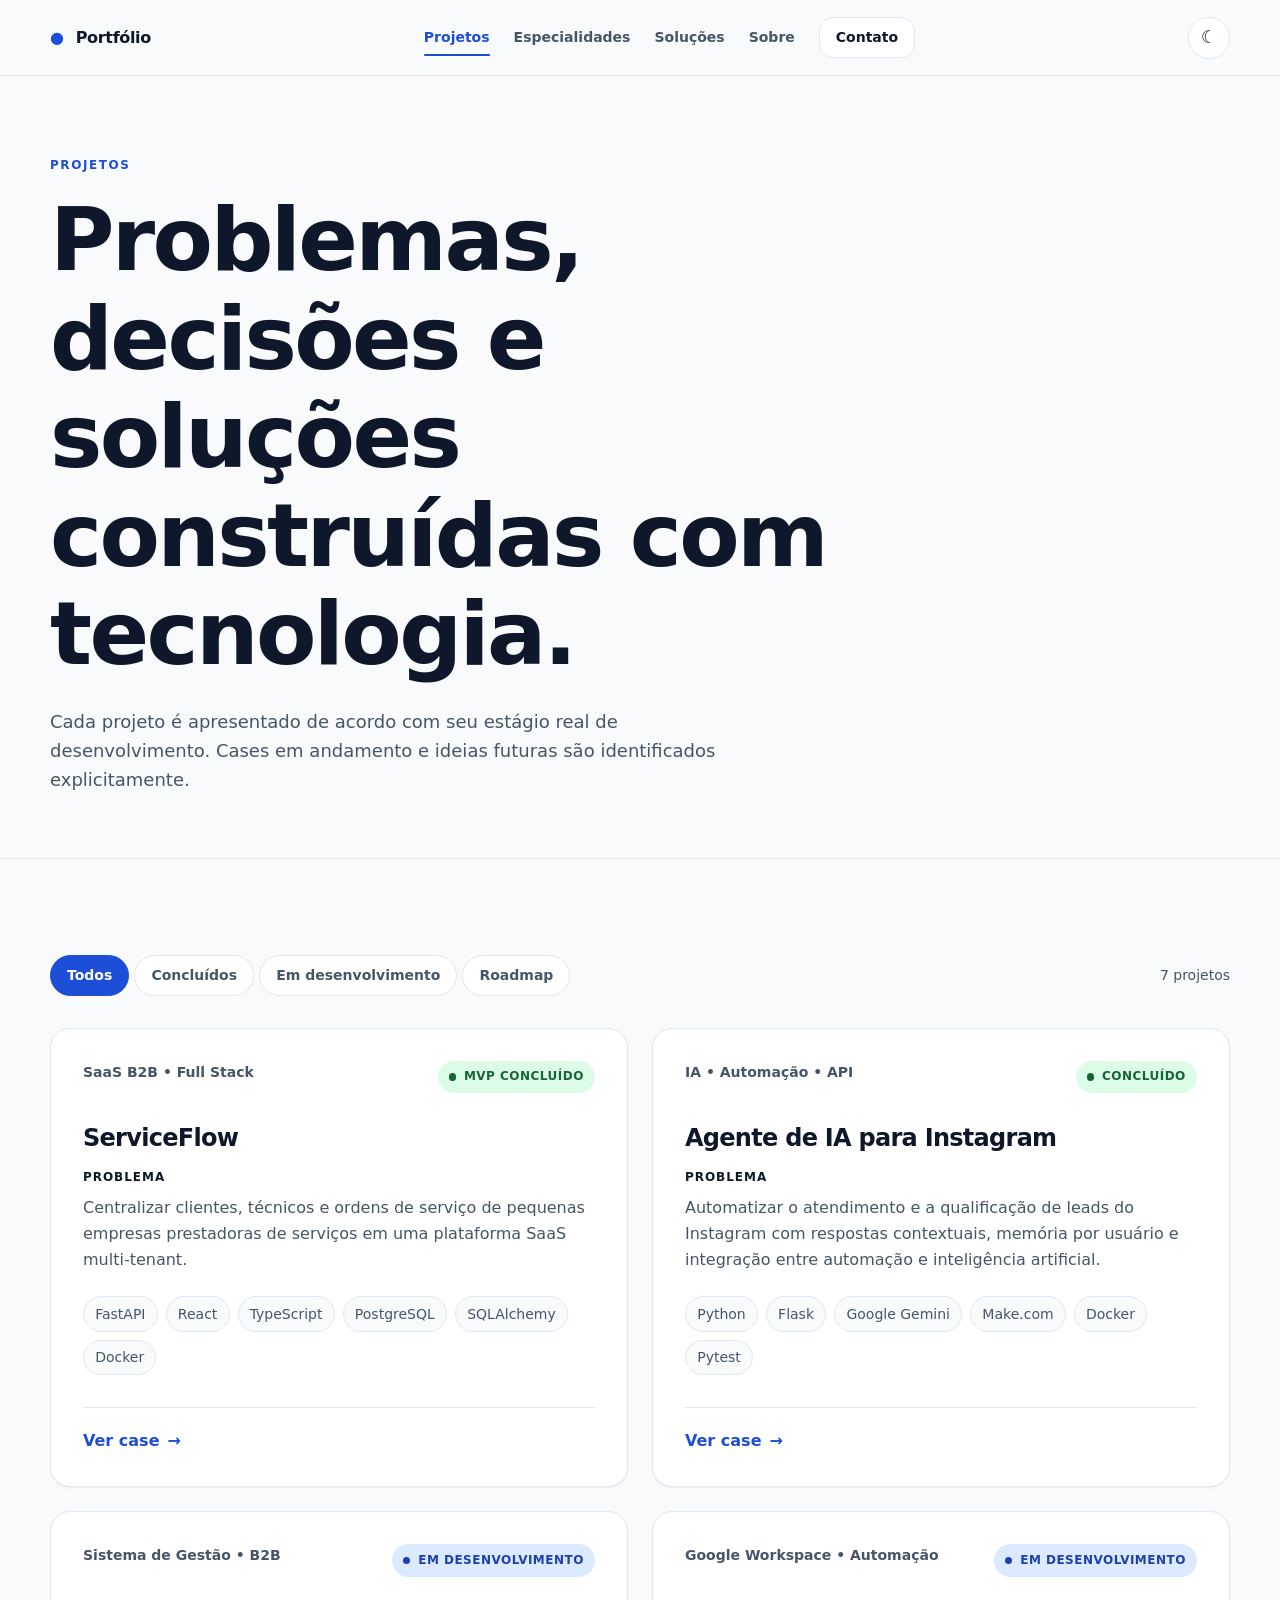
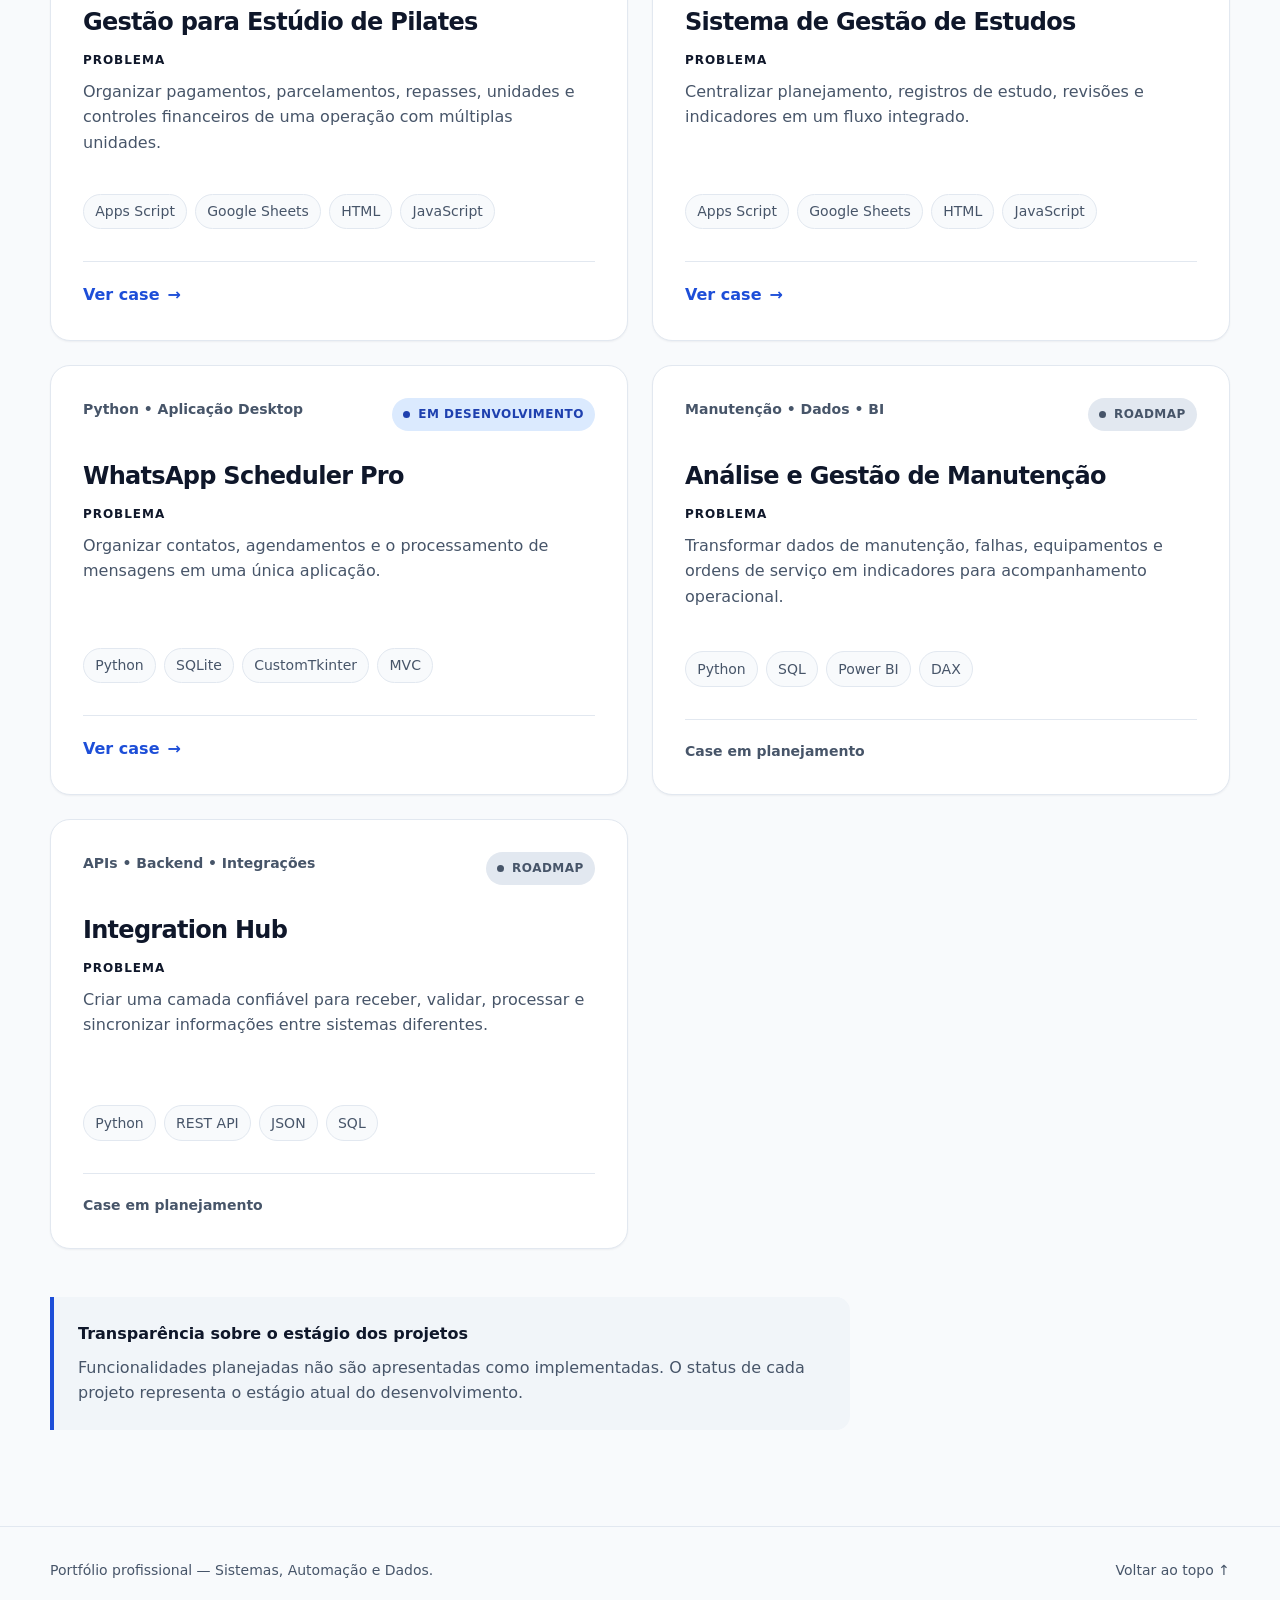
==== projetos/index.html @ 1cf6bbea "feat: estrutura inicial do portfolio e cases principais" ====
<!DOCTYPE html>

<html lang="pt-BR">

<head>

  <meta charset="UTF-8">

  <meta
    name="viewport"
    content="width=device-width, initial-scale=1.0"
  >

  <meta
    name="description"
    content="Projetos de desenvolvimento, automação, integrações e dados."
  >

  <meta
    name="theme-color"
    content="#f8fafc"
  >

  <title>
    Projetos | Portfólio
  </title>


  <script>

    (() => {

      const savedTheme =
        localStorage.getItem(
          "portfolio-theme"
        );

      const prefersDark =
        window.matchMedia(
          "(prefers-color-scheme: dark)"
        ).matches;

      const theme =
        savedTheme ||
        (
          prefersDark
            ? "dark"
            : "light"
        );

      document.documentElement
        .setAttribute(
          "data-theme",
          theme
        );

    })();

  </script>


  <link
    rel="stylesheet"
    href="../assets/css/variables.css"
  >

  <link
    rel="stylesheet"
    href="../assets/css/reset.css"
  >

  <link
    rel="stylesheet"
    href="../assets/css/base.css"
  >

  <link
    rel="stylesheet"
    href="../assets/css/components.css"
  >

  <link
    rel="stylesheet"
    href="../assets/css/layout.css"
  >

  <link
    rel="stylesheet"
    href="../assets/css/projects-page.css"
  >

  <link
    rel="stylesheet"
    href="../assets/css/responsive.css"
  >

</head>


<body id="topo">


<a
  class="skip-link"
  href="#conteudo-principal"
>
  Ir para o conteúdo principal
</a>



<header
  class="site-header"
  id="site-header"
></header>



<main id="conteudo-principal">


  <section class="projects-page-hero">

    <div class="container">

      <p class="eyebrow">
        Projetos
      </p>

      <h1>
        Problemas, decisões e
        soluções construídas
        com tecnologia.
      </h1>

      <p
        class="projects-page-description"
      >
        Cada projeto é apresentado de
        acordo com seu estágio real de
        desenvolvimento. Cases em andamento
        e ideias futuras são identificados
        explicitamente.
      </p>

    </div>

  </section>



  <section class="section">

    <div class="container">


      <div class="projects-toolbar">


        <div class="projects-filters">
          <button
              class="project-filter is-active"
              type="button"
              data-project-filter="todos"
          >
              Todos
          </button>

          <button
              class="project-filter"
              type="button"
              data-project-filter="concluido"
          >
              Concluídos
          </button>

          <button
              class="project-filter"
              type="button"
              data-project-filter="desenvolvimento"
          >
              Em desenvolvimento
          </button>

          <button
              class="project-filter"
              type="button"
              data-project-filter="roadmap"
          >
              Roadmap
          </button>
      </div>


        <span
          class="project-counter"
          id="project-counter"
        >
        </span>


      </div>



      <div
        class="projects-catalog"
        id="projects-catalog"
        aria-live="polite"
      >
      </div>



      <div class="projects-note">

        <strong>
          Transparência sobre o estágio
          dos projetos
        </strong>

        <p>
          Funcionalidades planejadas não são
          apresentadas como implementadas.
          O status de cada projeto representa
          o estágio atual do desenvolvimento.
        </p>

      </div>


    </div>

  </section>


</main>



<footer class="site-footer">

  <div class="container footer-inner">

    <p>
      Portfólio profissional —
      Sistemas, Automação e Dados.
    </p>

    <a href="#topo">
      Voltar ao topo ↑
    </a>

  </div>

</footer>


<script src="../assets/js/header.js"></script>
<script src="../assets/js/project-data.js"></script>
<script src="../assets/js/projects-page.js"></script>
<script src="../assets/js/navigation.js"></script>
<script src="../assets/js/main.js"></script>


</body>

</html>
---- assets/css/variables.css ----
:root {
  --color-background: #f8fafc;
  --color-surface: #ffffff;
  --color-surface-muted: #f1f5f9;
  --color-surface-dark: #0f172a;

  --color-primary: #1d4ed8;
  --color-primary-hover: #1e40af;
  --color-primary-soft: #dbeafe;

  --color-text: #0f172a;
  --color-text-muted: #475569;
  --color-text-light: #cbd5e1;

  --color-border: #e2e8f0;
  --color-border-dark: #334155;

  --color-success: #166534;
  --color-success-soft: #dcfce7;
  --color-progress: #1e40af;
  --color-progress-soft: #dbeafe;
  --color-roadmap: #475569;
  --color-roadmap-soft: #e2e8f0;

  --font-sans: Inter, ui-sans-serif, system-ui, -apple-system, BlinkMacSystemFont, "Segoe UI", sans-serif;

  --text-xs: 0.75rem;
  --text-sm: 0.875rem;
  --text-base: 1rem;
  --text-lg: 1.125rem;
  --text-xl: 1.25rem;
  --text-2xl: 1.5rem;
  --text-3xl: clamp(1.8rem, 4vw, 2.6rem);
  --text-hero: clamp(2.6rem, 7vw, 5.4rem);

  --space-1: 0.25rem;
  --space-2: 0.5rem;
  --space-3: 0.75rem;
  --space-4: 1rem;
  --space-5: 1.25rem;
  --space-6: 1.5rem;
  --space-8: 2rem;
  --space-10: 2.5rem;
  --space-12: 3rem;
  --space-16: 4rem;
  --space-20: 5rem;
  --space-24: 6rem;

  --radius-sm: 0.5rem;
  --radius-md: 0.875rem;
  --radius-lg: 1.25rem;
  --radius-xl: 1.75rem;

  --shadow-sm: 0 1px 2px rgba(15, 23, 42, 0.05);
  --shadow-md: 0 12px 30px rgba(15, 23, 42, 0.08);

  --container: 1180px;
  --header-height: 76px;

  --transition: 180ms ease;
}

[data-theme="dark"] {
  color-scheme: dark;

  --color-background: #0b1120;
  --color-surface: #111827;
  --color-surface-muted: #0f172a;

  --color-primary: #60a5fa;
  --color-primary-hover: #93c5fd;
  --color-primary-soft: rgba(59, 130, 246, 0.14);

  --color-text: #f8fafc;
  --color-text-muted: #94a3b8;
  --color-text-light: #cbd5e1;

  --color-border: #263244;
  --color-border-dark: #334155;

  --color-success: #86efac;
  --color-success-soft: rgba(34, 197, 94, 0.12);

  --color-progress: #93c5fd;
  --color-progress-soft: rgba(59, 130, 246, 0.14);

  --color-roadmap: #cbd5e1;
  --color-roadmap-soft: rgba(148, 163, 184, 0.12);

  --shadow-sm: 0 1px 2px rgba(0, 0, 0, 0.15);
  --shadow-md: 0 18px 40px rgba(0, 0, 0, 0.22);
}
---- assets/css/base.css ----
body {
  min-width: 320px;
  background: var(--color-background);
  color: var(--color-text);
  font-family: var(--font-sans);
  font-size: var(--text-base);
  line-height: 1.6;
  -webkit-font-smoothing: antialiased;
}

body.menu-open {
  overflow: hidden;
}

h1,
h2,
h3 {
  line-height: 1.12;
  letter-spacing: -0.03em;
}

h1 {
  font-size: var(--text-hero);
}

h2 {
  font-size: var(--text-3xl);
}

h3 {
  font-size: var(--text-xl);
}

p {
  color: var(--color-text-muted);
}

a,
button {
  transition:
    color var(--transition),
    background-color var(--transition),
    border-color var(--transition),
    transform var(--transition);
}

a:focus-visible,
button:focus-visible {
  outline: 3px solid rgba(29, 78, 216, 0.35);
  outline-offset: 4px;
}

::selection {
  background: var(--color-primary-soft);
  color: var(--color-text);
}

.skip-link {
  position: fixed;
  top: var(--space-4);
  left: var(--space-4);
  z-index: 999;
  transform: translateY(-200%);
  padding: var(--space-3) var(--space-4);
  border-radius: var(--radius-sm);
  background: var(--color-surface-dark);
  color: white;
}

.skip-link:focus {
  transform: translateY(0);
}
---- assets/css/components.css ----
.button {
  display: inline-flex;
  min-height: 46px;
  align-items: center;
  justify-content: center;
  gap: var(--space-2);
  padding: 0 var(--space-5);
  border: 1px solid transparent;
  border-radius: var(--radius-md);
  font-weight: 700;
}

.button:hover {
  transform: translateY(-1px);
}

.button-primary {
  background: var(--color-primary);
  color: white;
}

.button-primary:hover {
  background: var(--color-primary-hover);
}

.button-secondary {
  border-color: var(--color-border);
  background: var(--color-surface);
  color: var(--color-text);
}

.button-secondary:hover {
  border-color: var(--color-primary);
  background: var(--color-surface-muted);
}

.text-link {
  display: inline-flex;
  align-items: center;
  gap: var(--space-2);
  color: var(--color-primary);
  font-weight: 750;
}

.text-link:hover {
  gap: var(--space-3);
}

.eyebrow {
  margin-bottom: var(--space-4);
  color: var(--color-primary);
  font-size: var(--text-xs);
  font-weight: 850;
  letter-spacing: 0.13em;
  text-transform: uppercase;
}

.project-card,
.expertise-card,
.solution-card {
  border: 1px solid var(--color-border);
  background: var(--color-surface);
  box-shadow: var(--shadow-sm);
}

.project-card {
  display: flex;
  min-height: 420px;
  flex-direction: column;
  padding: var(--space-8);
  border-radius: var(--radius-lg);
}

.project-card:hover {
  border-color: var(--color-primary);
  box-shadow: var(--shadow-md);
  transform: translateY(-3px);
}

.project-card-top {
  display: flex;
  align-items: flex-start;
  justify-content: space-between;
  gap: var(--space-4);
  margin-bottom: var(--space-8);
}

.project-category {
  color: var(--color-text-muted);
  font-size: var(--text-sm);
  font-weight: 700;
}

.project-card h3 {
  margin-bottom: var(--space-4);
  font-size: var(--text-2xl);
}

.project-problem {
  margin-bottom: var(--space-6);
}

.project-label {
  display: block;
  margin-bottom: var(--space-2);
  color: var(--color-text);
  font-size: var(--text-xs);
  font-weight: 850;
  letter-spacing: 0.08em;
  text-transform: uppercase;
}

.project-stack {
  display: flex;
  flex-wrap: wrap;
  gap: var(--space-2);
  margin: auto 0 var(--space-8);
  list-style: none;
}

.project-stack li,
.tag-list li {
  border: 1px solid var(--color-border);
  border-radius: 999px;
  background: var(--color-background);
  color: var(--color-text-muted);
  font-size: var(--text-sm);
}

.project-stack li {
  padding: 0.35rem 0.7rem;
}

.project-footer {
  display: flex;
  align-items: center;
  justify-content: space-between;
  gap: var(--space-4);
  border-top: 1px solid var(--color-border);
  padding-top: var(--space-5);
}

.status-badge {
  display: inline-flex;
  align-items: center;
  gap: var(--space-2);
  padding: 0.42rem 0.7rem;
  border-radius: 999px;
  font-size: var(--text-xs);
  font-weight: 850;
  letter-spacing: 0.04em;
  text-transform: uppercase;
  white-space: nowrap;
}

.status-badge::before {
  width: 0.45rem;
  height: 0.45rem;
  border-radius: 50%;
  content: "";
}

.status-concluido {
  background: var(--color-success-soft);
  color: var(--color-success);
}

.status-concluido::before {
  background: var(--color-success);
}

.status-desenvolvimento {
  background: var(--color-progress-soft);
  color: var(--color-progress);
}

.status-desenvolvimento::before {
  background: var(--color-progress);
}

.status-roadmap {
  background: var(--color-roadmap-soft);
  color: var(--color-roadmap);
}

.status-roadmap::before {
  background: var(--color-roadmap);
}

.expertise-card {
  padding: var(--space-8);
  border-radius: var(--radius-lg);
}

.expertise-icon {
  display: grid;
  width: 44px;
  height: 44px;
  margin-bottom: var(--space-6);
  place-items: center;
  border-radius: var(--radius-md);
  background: var(--color-primary-soft);
  color: var(--color-primary);
  font-size: var(--text-lg);
  font-weight: 900;
}

.expertise-card h3 {
  margin-bottom: var(--space-3);
}

.expertise-card p {
  margin-bottom: var(--space-6);
}

.tag-list {
  display: flex;
  flex-wrap: wrap;
  gap: var(--space-2);
  list-style: none;
}

.tag-list li {
  padding: 0.3rem 0.65rem;
}

.solution-card {
  padding: var(--space-8);
  border-radius: var(--radius-lg);
}

.solution-card h3 {
  margin-bottom: var(--space-3);
}
---- assets/css/layout.css ----
.container {
  width: min(calc(100% - 2rem), var(--container));
  margin-inline: auto;
}

.section {
  padding: var(--space-24) 0;
}

.section-muted {
  border-top: 1px solid var(--color-border);
  border-bottom: 1px solid var(--color-border);
  background: var(--color-surface-muted);
}

.section-dark {
  background: var(--color-surface-dark);
}

.section-heading {
  display: grid;
  grid-template-columns: minmax(0, 1.35fr) minmax(280px, 0.65fr);
  gap: var(--space-12);
  align-items: end;
  margin-bottom: var(--space-12);
}

.section-heading > p {
  max-width: 42rem;
}

.section-heading-light h2 {
  color: white;
}

.section-heading-light p {
  color: var(--color-text-light);
}

.section-actions {
  display: flex;
  justify-content: flex-end;
  margin-top: var(--space-8);
}

.site-header {
  position: sticky;
  top: 0;
  z-index: 100;
  height: var(--header-height);
  border-bottom: 1px solid rgba(226, 232, 240, 0.85);
  background: color-mix(
  in srgb,
  var(--color-background) 92%,
  transparent
  );
  backdrop-filter: blur(14px);
}

.header-inner {
  display: flex;
  height: 100%;
  align-items: center;
  justify-content: space-between;
  gap: var(--space-8);
}

.brand {
  display: inline-flex;
  align-items: center;
  gap: var(--space-3);
  font-weight: 850;
  letter-spacing: -0.02em;
}

.brand-mark {
  color: var(--color-primary);
}

.main-nav {
  display: flex;
  align-items: center;
  gap: var(--space-6);
}

.main-nav a {
  color: var(--color-text-muted);
  font-size: var(--text-sm);
  font-weight: 700;
}

.main-nav a:hover {
  color: var(--color-text);
}

.main-nav .nav-cta {
  padding: var(--space-2) var(--space-4);
  border: 1px solid var(--color-border);
  border-radius: var(--radius-md);
  background: var(--color-surface);
  color: var(--color-text);
}

.main-nav a.is-active {
  color: var(--color-primary);
}
.main-nav a.is-active:not(.nav-cta) {
  position: relative;
}


.main-nav a.is-active:not(.nav-cta)::after {
  position: absolute;

  right: 0;
  bottom: -0.45rem;
  left: 0;

  height: 2px;

  border-radius: 999px;

  background: var(--color-primary);

  content: "";
}

.menu-toggle {
  display: none;
  width: 44px;
  height: 44px;
  cursor: pointer;
  background: transparent;
}

.menu-toggle span {
  display: block;
  width: 22px;
  height: 2px;
  margin: 5px auto;
  background: var(--color-text);
}

.hero {
  padding-top: clamp(4rem, 9vw, 8rem);
  padding-bottom: clamp(5rem, 10vw, 9rem);
  overflow: hidden;
}

.hero-grid {
  display: grid;
  grid-template-columns: minmax(0, 1.2fr) minmax(340px, 0.8fr);
  gap: clamp(3rem, 8vw, 7rem);
  align-items: center;
}

.hero-content {
  max-width: 760px;
}

.hero h1 span {
  display: block;
  color: var(--color-primary);
}

.hero-description {
  max-width: 660px;
  margin-top: var(--space-6);
  font-size: var(--text-lg);
}

.hero-actions {
  display: flex;
  flex-wrap: wrap;
  gap: var(--space-3);
  margin-top: var(--space-8);
}

.hero-links {
  display: flex;
  flex-wrap: wrap;
  gap: var(--space-6);
  margin-top: var(--space-8);
}

.hero-links a {
  color: var(--color-text-muted);
  font-size: var(--text-sm);
  font-weight: 700;
}

.hero-links a:hover {
  color: var(--color-primary);
}

.hero-panel {
  padding: var(--space-8);
  border: 1px solid var(--color-border);
  border-radius: var(--radius-xl);
  background: var(--color-surface);
  box-shadow: var(--shadow-md);
}

.hero-panel-header {
  display: flex;
  align-items: center;
  gap: var(--space-3);
  padding-bottom: var(--space-5);
  border-bottom: 1px solid var(--color-border);
  color: var(--color-text-muted);
  font-size: var(--text-sm);
  font-weight: 750;
}

.status-dot {
  width: 0.55rem;
  height: 0.55rem;
  border-radius: 50%;
  background: var(--color-primary);
  box-shadow: 0 0 0 5px var(--color-primary-soft);
}

.focus-list {
  display: grid;
  gap: var(--space-6);
  margin-top: var(--space-6);
}

.focus-item {
  display: grid;
  grid-template-columns: 38px 1fr;
  gap: var(--space-4);
}

.focus-number {
  color: var(--color-primary);
  font-size: var(--text-sm);
  font-weight: 850;
}

.focus-item h2 {
  margin-bottom: var(--space-2);
  font-size: var(--text-xl);
}

.focus-item p {
  font-size: var(--text-sm);
}

.projects-grid {
  display: grid;
  grid-template-columns: repeat(3, minmax(0, 1fr));
  gap: var(--space-6);
}

.expertise-grid,
.solutions-grid {
  display: grid;
  grid-template-columns: repeat(2, minmax(0, 1fr));
  gap: var(--space-6);
}

.process-grid {
  display: grid;
  grid-template-columns: repeat(4, minmax(0, 1fr));
  gap: var(--space-5);
  list-style: none;
}

.process-grid li {
  padding: var(--space-6);
  border: 1px solid var(--color-border-dark);
  border-radius: var(--radius-lg);
}

.process-grid li > span {
  color: #60a5fa;
  font-size: var(--text-sm);
  font-weight: 850;
}

.process-grid h3 {
  margin: var(--space-8) 0 var(--space-3);
  color: white;
}

.process-grid p {
  color: var(--color-text-light);
  font-size: var(--text-sm);
}

.about-grid {
  display: grid;
  grid-template-columns: minmax(0, 0.85fr) minmax(0, 1.15fr);
  gap: clamp(3rem, 8vw, 7rem);
}

.about-content {
  display: grid;
  gap: var(--space-5);
  max-width: 720px;
}

.contact-card {
  display: flex;
  align-items: center;
  justify-content: space-between;
  gap: var(--space-12);
  padding: clamp(2rem, 6vw, 4rem);
  border: 1px solid var(--color-border);
  border-radius: var(--radius-xl);
  background: var(--color-surface);
  box-shadow: var(--shadow-md);
}

.contact-card h2 {
  max-width: 760px;
  margin-bottom: var(--space-4);
}

.contact-card p {
  max-width: 680px;
}

.contact-actions {
  display: flex;
  flex-shrink: 0;
  gap: var(--space-3);
}

.site-footer {
  padding: var(--space-8) 0;
  border-top: 1px solid var(--color-border);
}

.footer-inner {
  display: flex;
  align-items: center;
  justify-content: space-between;
  gap: var(--space-6);
}

.footer-inner p,
.footer-inner a {
  color: var(--color-text-muted);
  font-size: var(--text-sm);
}

.header-actions {
  display: flex;
  align-items: center;
  gap: var(--space-3);
}

.theme-toggle {
  position: relative;

  display: grid;
  width: 42px;
  height: 42px;

  place-items: center;

  border: 1px solid var(--color-border);
  border-radius: 50%;

  background: var(--color-surface);
  color: var(--color-text);

  cursor: pointer;
}

.theme-toggle:hover {
  border-color: var(--color-primary);
  color: var(--color-primary);
  transform: translateY(-1px);
}

.theme-icon {
  position: absolute;
  font-size: 1.1rem;

  transition:
    opacity var(--transition),
    transform var(--transition);
}

.theme-icon-sun {
  opacity: 0;
  transform: rotate(-45deg) scale(0.6);
}

.theme-icon-moon {
  opacity: 1;
  transform: rotate(0) scale(1);
}

[data-theme="dark"] .theme-icon-sun {
  opacity: 1;
  transform: rotate(0) scale(1);
}

[data-theme="dark"] .theme-icon-moon {
  opacity: 0;
  transform: rotate(45deg) scale(0.6);
}

.header-actions {
  display: flex;
  align-items: center;
  gap: var(--space-3);
}

.theme-toggle {
  position: relative;

  display: grid;
  width: 42px;
  height: 42px;

  place-items: center;

  border: 1px solid var(--color-border);
  border-radius: 50%;

  background: var(--color-surface);
  color: var(--color-text);

  cursor: pointer;
}

.theme-toggle:hover {
  border-color: var(--color-primary);
  color: var(--color-primary);
  transform: translateY(-1px);
}

.theme-icon {
  position: absolute;
  font-size: 1.1rem;

  transition:
    opacity var(--transition),
    transform var(--transition);
}

.theme-icon-sun {
  opacity: 0;
  transform: rotate(-45deg) scale(0.6);
}

.theme-icon-moon {
  opacity: 1;
  transform: rotate(0) scale(1);
}

[data-theme="dark"] .theme-icon-sun {
  opacity: 1;
  transform: rotate(0) scale(1);
}

[data-theme="dark"] .theme-icon-moon {
  opacity: 0;
  transform: rotate(45deg) scale(0.6);
}
---- assets/css/projects-page.css ----
.projects-page-hero {
  padding:
    var(--space-20)
    0
    var(--space-16);

  border-bottom:
    1px solid
    var(--color-border);
}


.projects-page-hero h1 {
  max-width: 850px;

  font-size:
    clamp(
      2.8rem,
      7vw,
      5.5rem
    );
}


.projects-page-description {
  max-width: 720px;

  margin-top: var(--space-6);

  font-size: var(--text-lg);
}


.projects-toolbar {
  display: flex;

  align-items: center;
  justify-content: space-between;

  gap: var(--space-6);

  margin-bottom: var(--space-8);
}


.project-filters {
  display: flex;

  flex-wrap: wrap;

  gap: var(--space-2);
}


.project-filter {
  padding:
    var(--space-2)
    var(--space-4);

  border:
    1px solid
    var(--color-border);

  border-radius: 999px;

  background:
    var(--color-surface);

  color:
    var(--color-text-muted);

  cursor: pointer;

  font-size:
    var(--text-sm);

  font-weight: 750;
}


.project-filter:hover {
  border-color:
    var(--color-primary);

  color:
    var(--color-primary);
}


.project-filter.is-active {
  border-color:
    var(--color-primary);

  background:
    var(--color-primary);

  color: white;
}


.project-counter {
  color:
    var(--color-text-muted);

  font-size:
    var(--text-sm);

  white-space: nowrap;
}


.projects-catalog {
  display: grid;

  grid-template-columns:
    repeat(
      2,
      minmax(0, 1fr)
    );

  gap:
    var(--space-6);
}


.projects-catalog
.project-card {
  min-height: 430px;
}


.projects-catalog
.project-card h2 {
  margin-bottom:
    var(--space-4);

  font-size:
    var(--text-2xl);
}


.project-roadmap-label {
  color:
    var(--color-text-muted);

  font-size:
    var(--text-sm);

  font-weight: 700;
}


.projects-note {
  max-width: 800px;

  margin-top:
    var(--space-12);

  padding:
    var(--space-6);

  border-left:
    4px solid
    var(--color-primary);

  border-radius:
    0
    var(--radius-md)
    var(--radius-md)
    0;

  background:
    var(--color-surface-muted);
}


.projects-note strong {
  display: block;

  margin-bottom:
    var(--space-2);

  color:
    var(--color-text);
}


@media (max-width: 800px) {

  .projects-catalog {
    grid-template-columns: 1fr;
  }


  .projects-toolbar {
    align-items: flex-start;

    flex-direction: column;
  }

}
---- assets/css/responsive.css ----
@media (max-width: 980px) {
  .hero-grid,
  .section-heading,
  .about-grid {
    grid-template-columns: 1fr;
  }

  .hero-panel {
    max-width: 700px;
  }

  .projects-grid {
    grid-template-columns: repeat(2, minmax(0, 1fr));
  }

  .process-grid {
    grid-template-columns: repeat(2, minmax(0, 1fr));
  }

  .section-heading {
    gap: var(--space-6);
  }

  .contact-card {
    align-items: flex-start;
    flex-direction: column;
  }
}

@media (max-width: 760px) {
  :root {
    --header-height: 68px;
  }

  .section {
    padding: var(--space-16) 0;
  }

  .menu-toggle {
    display: block;
  }

  .main-nav {
    position: fixed;
    top: var(--header-height);
    right: 0;
    left: 0;
    display: none;
    padding: var(--space-6) 1rem var(--space-8);
    border-bottom: 1px solid var(--color-border);
    background: var(--color-background);
    box-shadow: var(--shadow-md);
  }

  .main-nav.is-open {
    display: grid;
    gap: var(--space-2);
  }

  .main-nav a {
    padding: var(--space-3);
    border-radius: var(--radius-sm);
  }

  .main-nav .nav-cta {
    margin-top: var(--space-2);
    text-align: center;
  }

  .hero {
    padding-top: var(--space-16);
  }

  .hero-grid {
    gap: var(--space-12);
  }

  .hero-panel {
    padding: var(--space-6);
  }

  .projects-grid,
  .expertise-grid,
  .solutions-grid,
  .process-grid {
    grid-template-columns: 1fr;
  }

  .project-card {
    min-height: auto;
  }

  .project-footer {
    align-items: flex-start;
    flex-direction: column;
  }

  .contact-actions {
    width: 100%;
    flex-direction: column;
  }

  .contact-actions .button {
    width: 100%;
  }

  .footer-inner {
    align-items: flex-start;
    flex-direction: column;
  }
}

@media (max-width: 520px) {
  .container {
    width: min(calc(100% - 1.25rem), var(--container));
  }

  .hero-actions {
    flex-direction: column;
  }

  .hero-actions .button {
    width: 100%;
  }

  .hero-links {
    gap: var(--space-4);
  }

  .project-card,
  .expertise-card,
  .solution-card {
    padding: var(--space-6);
  }
}

@media (prefers-reduced-motion: reduce) {
  *,
  *::before,
  *::after {
    scroll-behavior: auto !important;
    transition-duration: 0.01ms !important;
    animation-duration: 0.01ms !important;
    animation-iteration-count: 1 !important;
  }
}
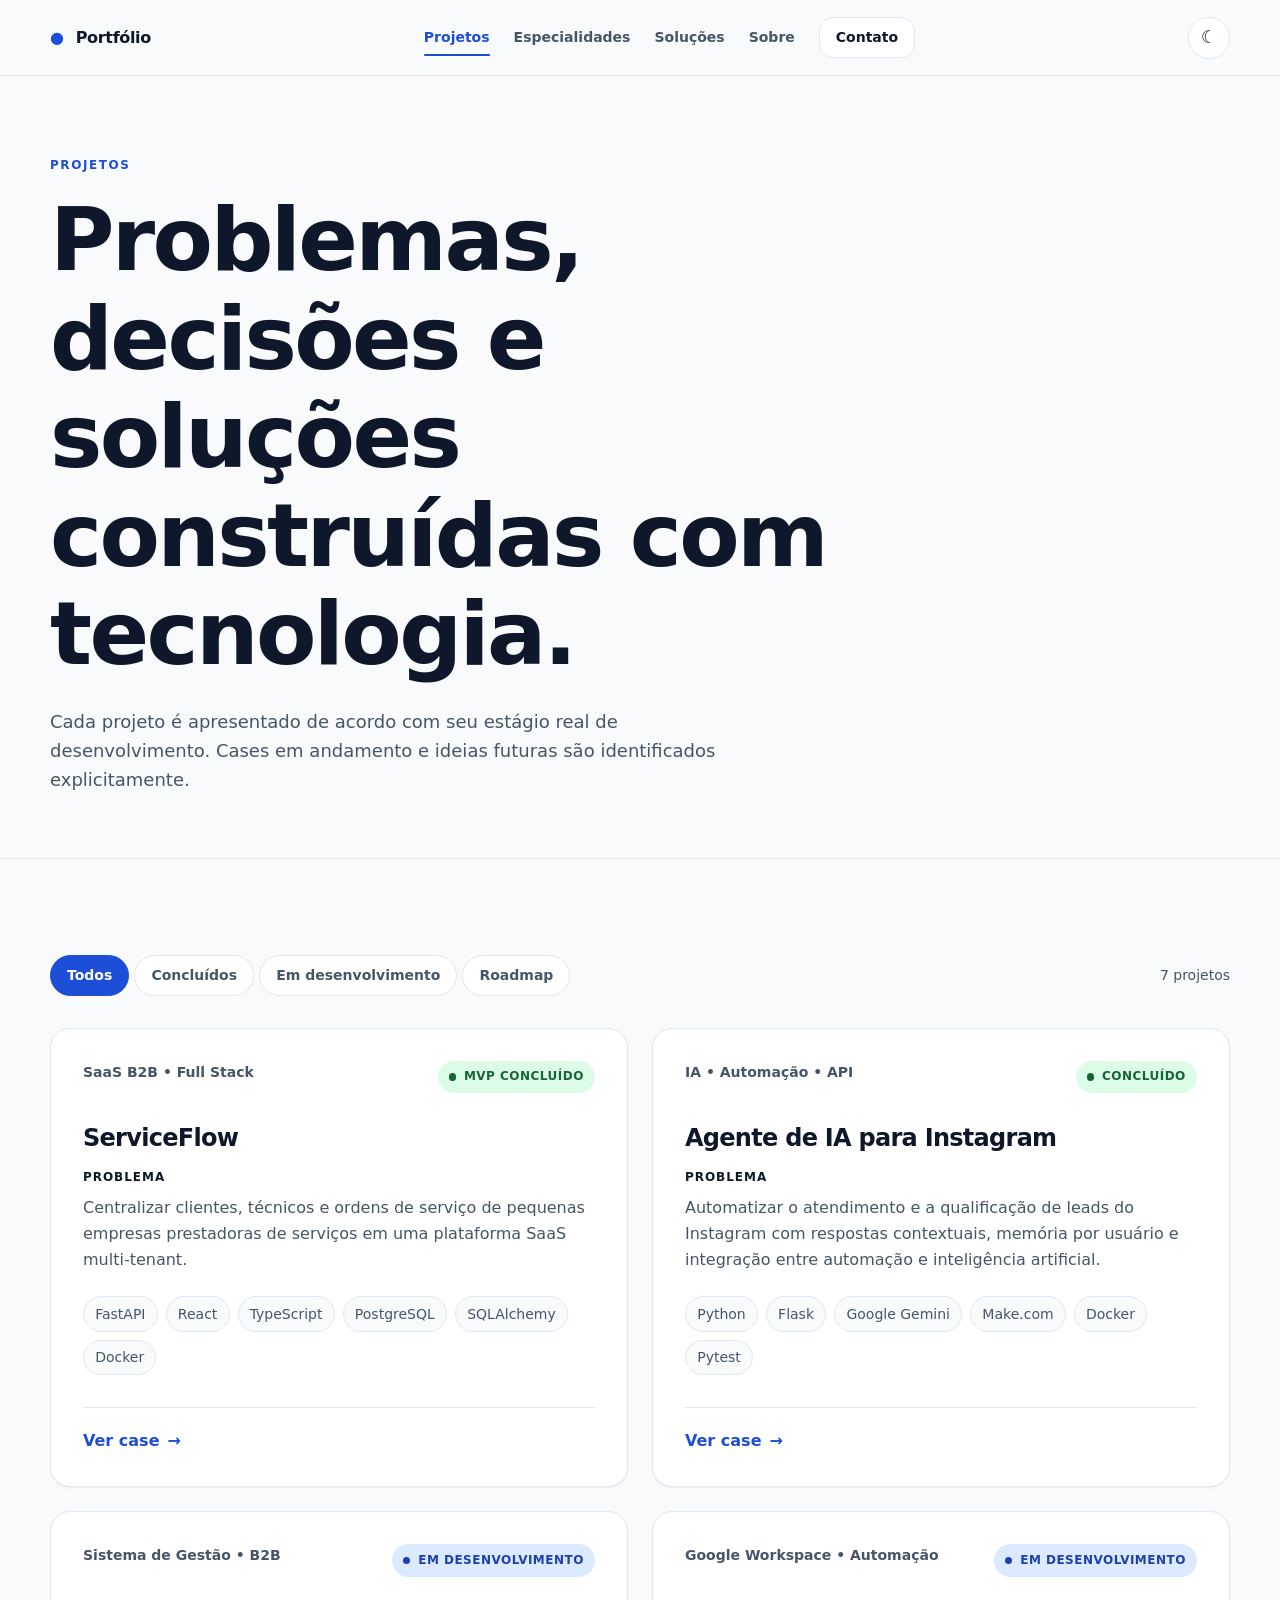
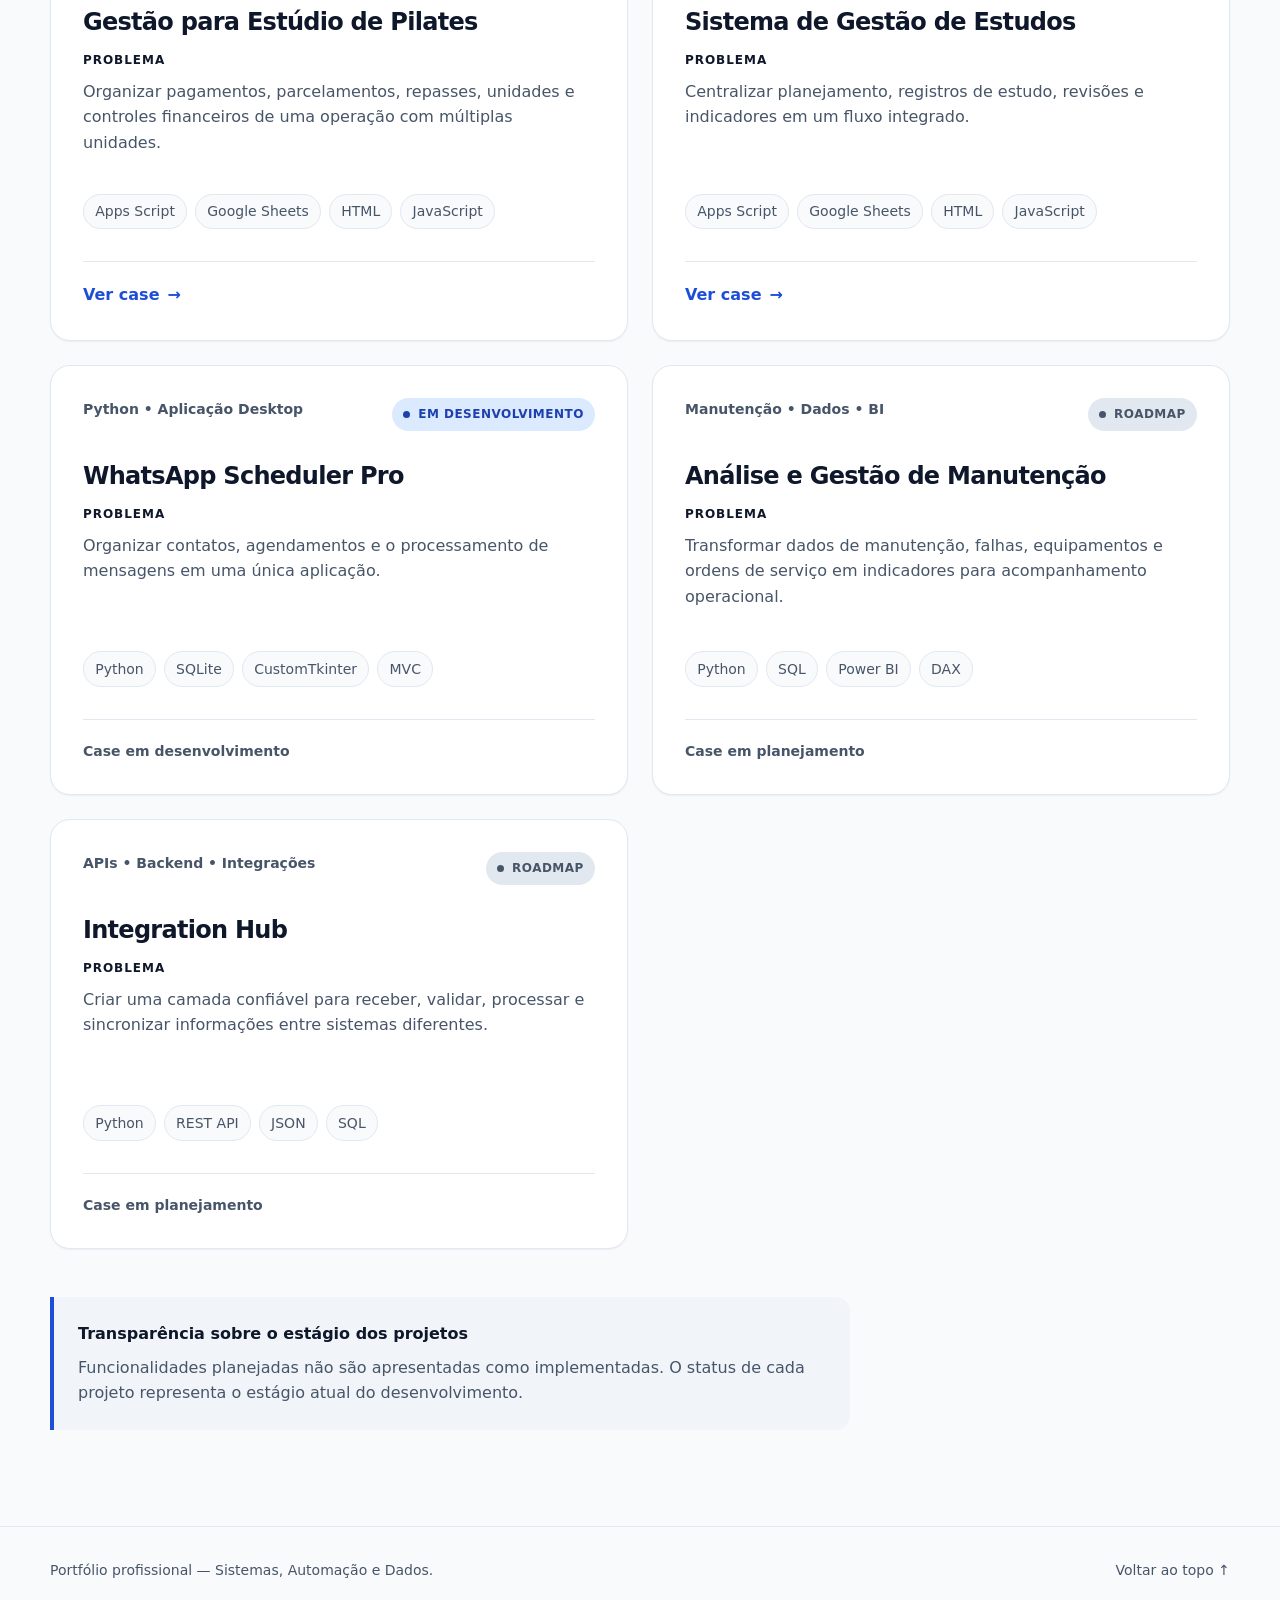
==== commit 3b8048da: "feat: adiciona seo tecnico e social ao portfolio" ====
--- a/projetos/index.html
+++ b/projetos/index.html
@@ -11,9 +11,88 @@
     content="width=device-width, initial-scale=1.0"
   >
 
+
+  <title>
+    Projetos | Full Stack, Automação, IA e Dados
+  </title>
+
+
   <meta
     name="description"
-    content="Projetos de desenvolvimento, automação, integrações e dados."
+    content="Projetos de Ibermon Junior em desenvolvimento Full Stack, APIs, automação, inteligência artificial e dados, com cases, arquitetura e decisões técnicas."
+  >
+
+  <!-- SEO -->
+
+  <link
+    rel="canonical"
+    href="https://ibermon-portfolio.vercel.app/projetos/"
+  >
+
+  <meta
+    name="robots"
+    content="index, follow"
+  >
+
+
+  <!-- OPEN GRAPH -->
+
+  <meta
+    property="og:type"
+    content="website"
+  >
+
+  <meta
+    property="og:locale"
+    content="pt_BR"
+  >
+
+  <meta
+    property="og:site_name"
+    content="Portfólio Ibermon Junior"
+  >
+
+  <meta
+    property="og:title"
+    content="Projetos | Ibermon Junior"
+  >
+
+  <meta
+    property="og:description"
+    content="Cases de desenvolvimento Full Stack, APIs, automação, inteligência artificial e dados aplicados a problemas reais."
+  >
+
+  <meta
+    property="og:url"
+    content="https://ibermon-portfolio.vercel.app/projetos/"
+  >
+
+  <meta
+    property="og:image"
+    content="https://ibermon-portfolio.vercel.app/assets/images/og/portfolio-og.png"
+  >
+
+  <meta
+    property="og:image:alt"
+    content="Portfólio de Ibermon Junior — Desenvolvedor Full Stack, Automação, IA e Dados"
+  >
+
+
+  <!-- X / TWITTER -->
+
+  <meta
+    name="twitter:card"
+    content="summary_large_image"
+  >
+
+  <meta
+    name="twitter:title"
+    content="Projetos | Ibermon Junior"
+  >
+
+  <meta
+    name="twitter:description"
+    content="Cases de desenvolvimento Full Stack, APIs, automação, inteligência artificial e dados."
   >
 
   <meta
@@ -21,9 +100,15 @@
     content="#f8fafc"
   >
 
-  <title>
-    Projetos | Portfólio
-  </title>
+  <meta
+    name="twitter:image"
+    content="https://ibermon-portfolio.vercel.app/assets/images/og/portfolio-og.png"
+  >
+
+  <meta
+    name="twitter:image:alt"
+    content="Portfólio de Ibermon Junior — Desenvolvedor Full Stack, Automação, IA e Dados"
+  >
 
 
   <script>
@@ -93,6 +178,28 @@
     rel="stylesheet"
     href="../assets/css/responsive.css"
   >
+
+  <!-- DADOS ESTRUTURADOS -->
+
+  <script type="application/ld+json">
+  {
+    "@context": "https://schema.org",
+    "@type": "CollectionPage",
+    "name": "Projetos | Ibermon Junior",
+    "description": "Projetos de desenvolvimento Full Stack, APIs, automação, inteligência artificial e dados.",
+    "url": "https://ibermon-portfolio.vercel.app/projetos/",
+    "isPartOf": {
+      "@type": "WebSite",
+      "name": "Portfólio Ibermon Junior",
+      "url": "https://ibermon-portfolio.vercel.app/"
+    },
+    "author": {
+      "@type": "Person",
+      "name": "Ibermon Junior",
+      "url": "https://ibermon-portfolio.vercel.app/"
+    }
+  }
+  </script>
 
 </head>
 
--- a/assets/css/layout.css
+++ b/assets/css/layout.css
@@ -289,6 +289,41 @@
   font-size: var(--text-sm);
 }
 
+/* ========================================
+   SEÇÃO DE DESTAQUE — TEMA CLARO
+======================================== */
+
+[data-theme="light"] .section-dark {
+  border-top: 1px solid var(--color-border);
+  border-bottom: 1px solid var(--color-border);
+  background: var(--color-surface-muted);
+}
+
+[data-theme="light"] .section-heading-light h2 {
+  color: var(--color-text);
+}
+
+[data-theme="light"] .section-heading-light p {
+  color: var(--color-text-muted);
+}
+
+[data-theme="light"] .process-grid li {
+  border-color: var(--color-border);
+  background: var(--color-surface);
+}
+
+[data-theme="light"] .process-grid li > span {
+  color: var(--color-primary);
+}
+
+[data-theme="light"] .process-grid h3 {
+  color: var(--color-text);
+}
+
+[data-theme="light"] .process-grid p {
+  color: var(--color-text-muted);
+}
+
 .about-grid {
   display: grid;
   grid-template-columns: minmax(0, 0.85fr) minmax(0, 1.15fr);
